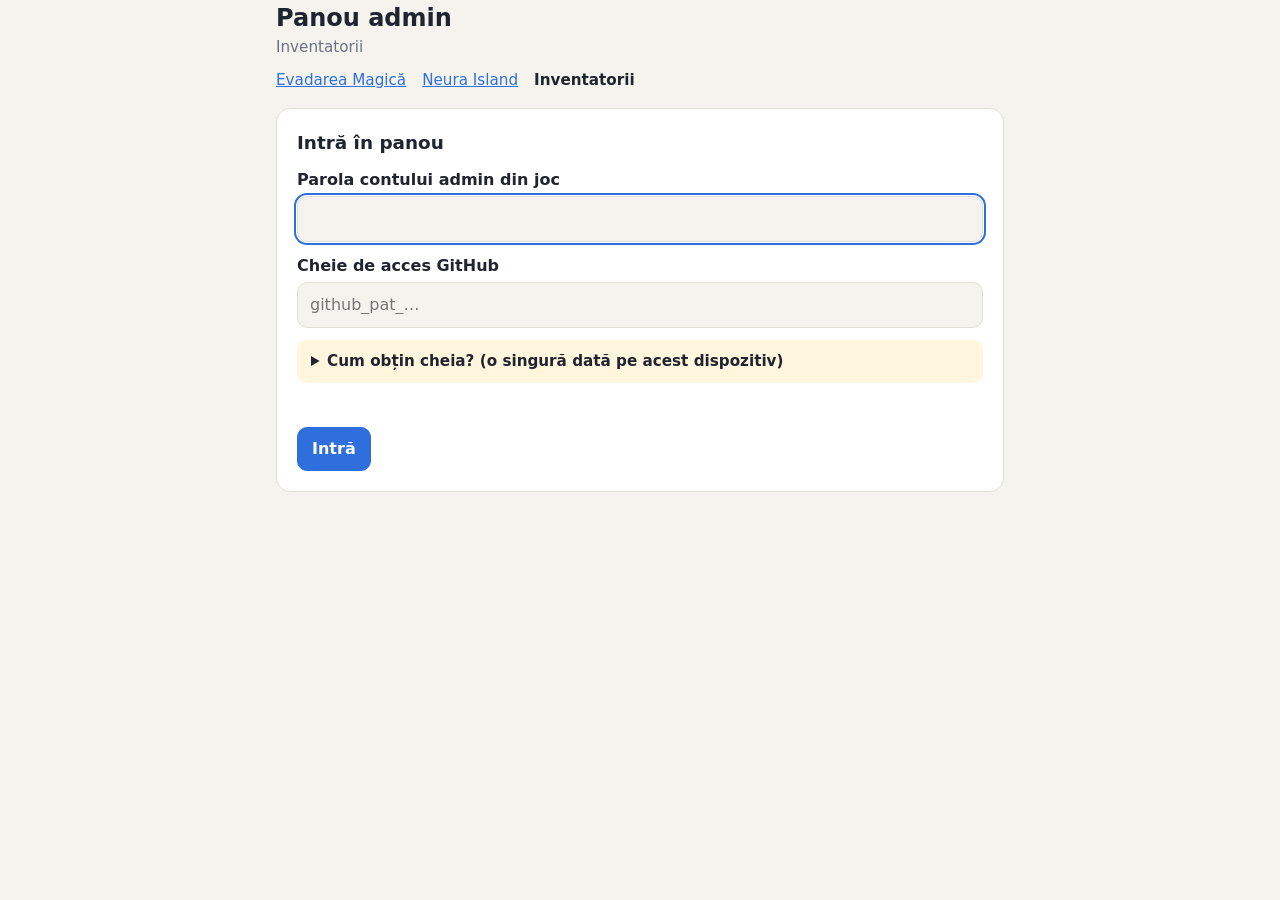
==== admin/index.html @ 2b53247e "Add admin page for managing accounts The admin page (/admin) lets the admin add accounts, delete acc" ====
<!DOCTYPE html>
<html lang="ro">
<head>
<meta charset="utf-8">
<meta name="viewport" content="width=device-width, initial-scale=1">
<meta name="robots" content="noindex, nofollow">
<title>Admin · Forever Afterschool</title>
<style>
  :root {
    --bg: #f5f3ee; --card: #ffffff; --text: #1f2430; --muted: #6a7184; --line: #e2dfd6;
    --accent: #2f6fdd; --accent-text: #ffffff; --danger: #c43c3c; --ok: #1d7f47; --warn-bg: #fff6dd;
  }
  @media (prefers-color-scheme: dark) {
    :root {
      --bg: #15171c; --card: #1f222a; --text: #e9ebf0; --muted: #9aa1b2; --line: #30343e;
      --accent: #5b8ff0; --accent-text: #0e1320; --danger: #ef6b6b; --ok: #4cc27f; --warn-bg: #2b2716;
    }
  }
  * { box-sizing: border-box; }
  body { margin: 0; background: var(--bg); color: var(--text); font: 16px/1.5 system-ui, -apple-system, "Segoe UI", Roboto, sans-serif; }
  .wrap { max-width: 760px; margin: 0 auto; padding: 0 16px; }
  header { padding: 24px 0 8px; }
  header h1 { margin: 0; font-size: 1.5rem; }
  header h1 small { display: block; color: var(--muted); font-size: .95rem; font-weight: 500; }
  nav { display: flex; flex-wrap: wrap; gap: 6px 16px; margin-top: 10px; font-size: .95rem; }
  nav a { color: var(--accent); }
  nav a[aria-current] { color: var(--text); font-weight: 700; text-decoration: none; }
  .card { background: var(--card); border: 1px solid var(--line); border-radius: 14px; padding: 20px; margin: 16px 0; }
  h2 { margin: 0 0 12px; font-size: 1.15rem; }
  label { display: block; font-weight: 600; margin: 12px 0 4px; }
  input { width: 100%; font: inherit; color: inherit; background: var(--bg); border: 1px solid var(--line); border-radius: 10px; padding: 10px 12px; }
  input:focus { outline: 2px solid var(--accent); outline-offset: 1px; }
  button { font: inherit; font-weight: 600; cursor: pointer; border-radius: 10px; padding: 9px 14px; border: 1px solid var(--accent); background: var(--accent); color: var(--accent-text); }
  button.secondary, .link-button { background: transparent; color: var(--accent); }
  .link-button { font-weight: 600; text-decoration: none; border: 1px solid var(--accent); border-radius: 10px; padding: 9px 14px; }
  button.danger { background: transparent; color: var(--danger); border-color: var(--danger); }
  button:disabled { opacity: .45; cursor: default; }
  .error { color: var(--danger); min-height: 1.5em; margin: 10px 0; }
  .hint { color: var(--muted); font-size: .9rem; margin: 8px 0 0; }
  details { margin-top: 12px; background: var(--warn-bg); border-radius: 10px; padding: 10px 14px; font-size: .95rem; }
  summary { cursor: pointer; font-weight: 600; }
  details ol { padding-left: 20px; margin: 10px 0; }
  details li { margin: 4px 0; }
  .add-row { display: grid; grid-template-columns: 1fr 1fr auto; gap: 8px; align-items: end; }
  .add-row label { margin-top: 0; }
  .pass { display: flex; gap: 6px; }
  .list-head { display: flex; flex-wrap: wrap; gap: 8px; align-items: center; justify-content: space-between; margin-bottom: 8px; }
  .list-head h2 { margin: 0; }
  .list-head input { width: 220px; }
  ul.users { list-style: none; margin: 0; padding: 0; }
  ul.users li { display: flex; flex-wrap: wrap; gap: 8px; align-items: center; justify-content: space-between; padding: 10px 0; border-top: 1px solid var(--line); }
  ul.users li:first-child { border-top: 0; }
  ul.users small { display: block; color: var(--muted); }
  ul.users .actions { display: flex; gap: 6px; }
  ul.users .actions button { padding: 6px 12px; font-size: .9rem; }
  .empty { color: var(--muted); padding: 10px 0; }
  .status { position: sticky; top: 8px; z-index: 1; border-radius: 10px; padding: 10px 14px; margin: 16px 0; border: 1px solid var(--line); background: var(--card); }
  .status.ok { border-color: var(--ok); color: var(--ok); }
  .status.error { border-color: var(--danger); color: var(--danger); }
  .status.busy { color: var(--muted); }
  .note { color: var(--muted); font-size: .9rem; }
  .footer { display: flex; flex-wrap: wrap; gap: 8px; margin: 16px 0 40px; }
  @media (max-width: 600px) {
    .add-row { grid-template-columns: 1fr; }
    .list-head input { width: 100%; }
  }
</style>
</head>
<body>
<header class="wrap">
  <h1>Panou admin <small id="gameName"></small></h1>
  <nav id="sites" aria-label="Panourile celorlalte jocuri"></nav>
</header>

<main class="wrap">
  <noscript><p class="error">Activează JavaScript pentru a folosi panoul.</p></noscript>

  <section id="loginView" hidden>
    <form id="loginForm" class="card">
      <h2>Intră în panou</h2>
      <label for="password">Parola contului <b>admin</b> din joc</label>
      <input id="password" type="password" autocomplete="current-password" required>
      <div id="tokenBox" hidden>
        <label for="token">Cheie de acces GitHub</label>
        <input id="token" type="password" autocomplete="off" spellcheck="false" placeholder="github_pat_…">
        <details>
          <summary>Cum obțin cheia? (o singură dată pe acest dispozitiv)</summary>
          <ol>
            <li>Intră pe GitHub cu contul <b>foreverafterschool</b> și deschide
              <a href="https://github.com/settings/personal-access-tokens/new" target="_blank" rel="noopener">pagina pentru chei noi</a>.</li>
            <li>Dă-i un nume (de ex. „Panou admin”) și alege data de expirare.</li>
            <li>La <b>Repository access</b> alege <b>Only select repositories</b> și bifează
              <b>escaperoom</b>, <b>neuraisland</b> și <b>inventatorii</b>.</li>
            <li>La <b>Permissions → Repository permissions → Contents</b> alege <b>Read and write</b>.</li>
            <li>Apasă <b>Generate token</b>, copiază cheia și lipește-o mai sus.</li>
          </ol>
          Cheia rămâne salvată doar în acest browser și merge la panourile tuturor celor trei jocuri.
          Nu o trimite nimănui: cu ea se pot modifica jocurile.
        </details>
      </div>
      <p id="loginError" class="error" role="alert"></p>
      <button id="loginButton" type="submit">Intră</button>
    </form>
  </section>

  <section id="panelView" hidden>
    <p id="status" class="status" role="status" aria-live="polite" hidden></p>

    <form id="addForm" class="card" autocomplete="off">
      <h2>Adaugă un cont</h2>
      <div class="add-row">
        <div>
          <label for="newUser">Utilizator</label>
          <input id="newUser" maxlength="32" autocapitalize="none" spellcheck="false" placeholder="de ex. user31" required>
        </div>
        <div>
          <label for="newPassword">Parolă</label>
          <div class="pass">
            <input id="newPassword" maxlength="128" spellcheck="false" required>
            <button id="generate" type="button" class="secondary" title="Generează o parolă">Generează</button>
          </div>
        </div>
        <button type="submit">Adaugă</button>
      </div>
      <p class="hint">Litere mici fără diacritice, cifre, punct, - sau _. Notează parola: după salvare nu mai poate fi afișată.</p>
    </form>

    <div class="card">
      <div class="list-head">
        <h2>Conturi (<span id="count">0</span>)</h2>
        <input id="filter" type="search" placeholder="Caută un cont…" aria-label="Caută un cont">
      </div>
      <ul id="users" class="users"></ul>
    </div>

    <p class="note">Modificările se salvează în fișierul <code>accounts.json</code> din repository.
      GitHub Pages le publică în 1–2 minute, iar fiecare dispozitiv le aplică la următoarea deschidere a jocului.
      Un cont șters nu mai poate intra; progresul resetat se șterge pe toate dispozitivele.</p>
    <div class="footer">
      <a class="link-button" href="../">Deschide jocul</a>
      <button id="logout" type="button" class="secondary">Ieși</button>
      <button id="forgetToken" type="button" class="danger">Șterge cheia GitHub de pe acest dispozitiv</button>
    </div>
  </section>
</main>

<script>
'use strict';
// ===== Configurare pentru acest joc (restul fișierului e la fel în toate cele trei repo-uri) =====
const CONFIG = {
  game: 'Inventatorii',
  repo: 'foreverafterschool/inventatorii',
  branch: 'main',
  file: 'accounts.json',
  // Cum verifică jocul parolele (js/auth.js); conturile noi primesc același format.
  scheme: 'pbkdf2-hex-salt',
};

const SITES = [
  { game: 'Evadarea Magică', url: 'https://foreverafterschool.github.io/escaperoom/admin/' },
  { game: 'Neura Island', url: 'https://foreverafterschool.github.io/neuraisland/admin/' },
  { game: 'Inventatorii', url: 'https://foreverafterschool.github.io/inventatorii/admin/' },
];
const ADMIN_USER = 'admin';
const API = 'https://api.github.com';
// Toate cele trei jocuri sunt pe foreverafterschool.github.io, deci împart cheia salvată.
const TOKEN_KEY = 'forever-afterschool-admin-github-token';
const SESSION_KEY = 'forever-afterschool-admin-session:' + CONFIG.repo;
const SESSION_MS = 8 * 60 * 60 * 1000;
const USERNAME_RE = /^[a-z0-9][a-z0-9._-]{1,31}$/;
const PUBLISH_NOTE = 'Ajunge pe toate dispozitivele în 1–2 minute, la următoarea deschidere a jocului.';

const $ = (id) => document.getElementById(id);
const has = (object, key) => Object.prototype.hasOwnProperty.call(object, key);
let token = '';
let accounts = null; // conținutul accounts.json
let busy = false;

/* ---------- parole: exact ca în fiecare joc ---------- */
const encoder = new TextEncoder();
const toHex = (buffer) => Array.from(new Uint8Array(buffer), (b) => b.toString(16).padStart(2, '0')).join('');
const fromHex = (hex) => Uint8Array.from(hex.match(/.{2}/g), (b) => parseInt(b, 16));
const randomHex = (bytes) => toHex(crypto.getRandomValues(new Uint8Array(bytes)));
async function pbkdf2(password, salt, iterations) {
  const key = await crypto.subtle.importKey('raw', encoder.encode(password), 'PBKDF2', false, ['deriveBits']);
  return toHex(await crypto.subtle.deriveBits({ name: 'PBKDF2', hash: 'SHA-256', salt, iterations }, key, 256));
}
async function sha256(text) {
  return toHex(await crypto.subtle.digest('SHA-256', encoder.encode(text)));
}
const SCHEMES = {
  // escaperoom: PBKDF2-SHA-256, 210.000 iterații, sarea folosită ca text.
  'pbkdf2-text-salt': {
    async create(user, password) {
      const salt = randomHex(16);
      return { salt, hash: await pbkdf2(password, encoder.encode(salt), 210000) };
    },
    async check(user, password, account) {
      return await pbkdf2(password, encoder.encode(account.salt), 210000) === account.hash;
    },
  },
  // inventatorii: PBKDF2-SHA-256, sarea ca octeți, iterațiile din accounts.json.
  'pbkdf2-hex-salt': {
    async create(user, password, data) {
      const salt = randomHex(16);
      return { salt, hash: await pbkdf2(password, fromHex(salt), data.iterations) };
    },
    async check(user, password, account, data) {
      return await pbkdf2(password, fromHex(account.salt), data.iterations) === account.hash;
    },
  },
  // neuraisland: SHA-256 din „utilizator:parolă”.
  'sha256-user': {
    async create(user, password) {
      return { hash: await sha256(user + ':' + password) };
    },
    async check(user, password, account) {
      return await sha256(user + ':' + password) === account.hash;
    },
  },
};
const scheme = SCHEMES[CONFIG.scheme];

function generatePassword() {
  const chars = 'abcdefghjkmnpqrstuvwxyz23456789'; // fără 0/o, 1/l/i, ușor de citit de copii
  return Array.from(crypto.getRandomValues(new Uint32Array(8)), (n) => chars[n % chars.length]).join('');
}

/* ---------- GitHub: citește și salvează accounts.json ---------- */
async function github(method, body) {
  let response;
  try {
    response = await fetch(`${API}/repos/${CONFIG.repo}/contents/${CONFIG.file}?ref=${CONFIG.branch}`, {
      method,
      cache: 'no-store',
      headers: {
        Accept: 'application/vnd.github+json',
        Authorization: 'Bearer ' + token,
        ...(body ? { 'Content-Type': 'application/json' } : {}),
      },
      body: body ? JSON.stringify(body) : undefined,
    });
  } catch (e) {
    throw Object.assign(new Error('Nu mă pot conecta la GitHub. Verifică internetul și încearcă din nou.'), { network: true });
  }
  if (!response.ok) throw Object.assign(new Error('GitHub ' + response.status), { status: response.status });
  return response.json();
}
function decodeBase64(text) {
  const binary = atob(text.replace(/\s/g, ''));
  return new TextDecoder().decode(Uint8Array.from(binary, (c) => c.charCodeAt(0)));
}
function encodeBase64(text) {
  let binary = '';
  encoder.encode(text).forEach((b) => { binary += String.fromCharCode(b); });
  return btoa(binary);
}
async function readAccounts() {
  const file = await github('GET');
  return { data: JSON.parse(decodeBase64(file.content)), sha: file.sha };
}
// Citește versiunea curentă, aplică schimbarea și o salvează. Dacă între timp lista a fost
// salvată din alt loc (conflict 409), reia o dată pe versiunea nouă.
async function save(message, change) {
  for (let attempt = 1; ; attempt++) {
    const current = await readAccounts();
    await change(current.data);
    try {
      await github('PUT', {
        message,
        content: encodeBase64(JSON.stringify(current.data, null, 2) + '\n'),
        sha: current.sha,
        branch: CONFIG.branch,
      });
      accounts = current.data;
      return;
    } catch (e) {
      if (e.status !== 409 || attempt >= 2) throw e;
    }
  }
}
function describe(error) {
  if (error.status === 401) return 'Cheia GitHub nu este validă sau a expirat.';
  if (error.status === 403 || error.status === 404) {
    return `Cheia GitHub nu are acces de scriere la ${CONFIG.repo}. Creează o cheie care include acest repository, cu permisiunea Contents: Read and write.`;
  }
  if (error.status === 409) return 'Lista a fost modificată în același timp din alt loc. Încearcă din nou.';
  if (error.status) return `GitHub a răspuns cu eroarea ${error.status}. Încearcă din nou peste puțin timp.`;
  return error.message;
}

/* ---------- cheie și sesiune ---------- */
function readToken() {
  try { return localStorage.getItem(TOKEN_KEY) || ''; } catch (e) { return ''; }
}
function storeToken(value) {
  try { localStorage.setItem(TOKEN_KEY, value); } catch (e) { /* rămâne doar în memorie */ }
}
function forgetToken() {
  token = '';
  try { localStorage.removeItem(TOKEN_KEY); } catch (e) { /* stocare blocată */ }
}
function startSession() {
  try { sessionStorage.setItem(SESSION_KEY, JSON.stringify({ expires: Date.now() + SESSION_MS })); } catch (e) { /* doar până la reîncărcare */ }
}
function endSession() {
  try { sessionStorage.removeItem(SESSION_KEY); } catch (e) { /* stocare blocată */ }
}
function hasSession() {
  try {
    const session = JSON.parse(sessionStorage.getItem(SESSION_KEY));
    return !!session && session.expires > Date.now() && session.expires <= Date.now() + SESSION_MS;
  } catch (e) { return false; }
}

/* ---------- ecrane ---------- */
function showLogin(message) {
  $('panelView').hidden = true;
  $('loginView').hidden = false;
  $('tokenBox').hidden = !!readToken();
  $('loginError').textContent = message || '';
  $('password').value = '';
  $('password').focus();
}
function showPanel() {
  $('loginView').hidden = true;
  $('panelView').hidden = false;
  setStatus('');
  render();
}
function expired() {
  forgetToken();
  endSession();
  showLogin('Cheia GitHub nu mai este validă (a expirat sau a fost ștearsă). Lipește o cheie nouă.');
}
function setStatus(text, kind) {
  const status = $('status');
  status.textContent = text;
  status.className = 'status ' + (kind || '');
  status.hidden = !text;
}
function setBusy(on) {
  busy = on;
  document.querySelectorAll('#panelView button, #panelView input').forEach((el) => {
    el.disabled = on || el.dataset.locked === 'true';
  });
}
function formatDate(iso) {
  const date = new Date(iso);
  return isNaN(date) ? '' : date.toLocaleString('ro-RO', { dateStyle: 'short', timeStyle: 'short' });
}
function button(text, action, user, className) {
  const el = document.createElement('button');
  el.type = 'button';
  el.className = className;
  el.textContent = text;
  el.dataset.action = action;
  el.dataset.user = user;
  return el;
}
function render() {
  const query = $('filter').value.trim().toLowerCase();
  const names = Object.keys(accounts.users);
  const list = $('users');
  $('count').textContent = names.length;
  list.replaceChildren();
  for (const name of names) {
    if (query && !name.includes(query)) continue;
    const item = document.createElement('li');
    const info = document.createElement('div');
    const title = document.createElement('strong');
    const detail = document.createElement('small');
    title.textContent = name;
    const reset = accounts.users[name].reset;
    detail.textContent = reset ? 'Progres resetat: ' + formatDate(reset) : 'Progres neresetat';
    info.append(title, detail);
    const actions = document.createElement('div');
    actions.className = 'actions';
    const remove = button('Șterge', 'delete', name, 'danger');
    if (name === ADMIN_USER) {
      remove.dataset.locked = 'true';
      remove.disabled = true;
      remove.title = 'Contul admin nu poate fi șters';
    }
    actions.append(button('Resetează progresul', 'reset', name, 'secondary'), remove);
    item.append(info, actions);
    list.append(item);
  }
  if (!list.children.length) {
    const empty = document.createElement('li');
    empty.className = 'empty';
    empty.textContent = 'Niciun cont găsit.';
    list.append(empty);
  }
}

// Rulează o modificare și afișează rezultatul. Întoarce true dacă s-a salvat.
async function run(message, change, done) {
  setBusy(true);
  setStatus('Se salvează pe GitHub…', 'busy');
  try {
    await save(message, change);
    setStatus(done + ' ' + PUBLISH_NOTE, 'ok');
    return true;
  } catch (e) {
    if (e.status === 401) expired();
    else setStatus(describe(e), 'error');
    return false;
  } finally {
    setBusy(false);
    render();
  }
}

/* ---------- evenimente ---------- */
$('loginForm').addEventListener('submit', async (event) => {
  event.preventDefault();
  if (busy) return;
  const error = $('loginError');
  const password = $('password').value;
  token = readToken() || $('token').value.trim();
  error.textContent = '';
  if (!token) {
    error.textContent = 'Lipește cheia de acces GitHub.';
    $('token').focus();
    return;
  }
  busy = true;
  $('loginButton').disabled = true;
  $('loginButton').textContent = 'Se verifică…';
  try {
    const { data } = await readAccounts();
    const admin = has(data.users, ADMIN_USER) ? data.users[ADMIN_USER] : null;
    if (!admin || !await scheme.check(ADMIN_USER, password, admin, data)) {
      error.textContent = 'Parola contului admin este greșită.';
      $('password').value = '';
      $('password').focus();
      return;
    }
    storeToken(token);
    startSession();
    accounts = data;
    $('token').value = '';
    showPanel();
  } catch (e) {
    if (e.status === 401) {
      forgetToken();
      $('tokenBox').hidden = false;
    }
    error.textContent = describe(e);
  } finally {
    busy = false;
    $('loginButton').disabled = false;
    $('loginButton').textContent = 'Intră';
  }
});

$('generate').addEventListener('click', () => {
  $('newPassword').value = generatePassword();
});

$('addForm').addEventListener('submit', async (event) => {
  event.preventDefault();
  if (busy) return;
  const user = $('newUser').value.trim().toLowerCase();
  const password = $('newPassword').value;
  if (!USERNAME_RE.test(user)) {
    setStatus('Utilizatorul trebuie să aibă 2–32 de caractere: litere mici fără diacritice, cifre, punct, - sau _, și să înceapă cu o literă sau o cifră.', 'error');
    return;
  }
  const exists = `Contul ${user} există deja. Ca să-i schimbi parola, șterge-l și adaugă-l din nou.`;
  if (has(accounts.users, user)) {
    setStatus(exists, 'error');
    return;
  }
  if (password.length < 4 || password !== password.trim()) {
    setStatus('Parola trebuie să aibă cel puțin 4 caractere și să nu înceapă sau să se termine cu spațiu.', 'error');
    return;
  }
  const saved = await run(`Admin: adaugă contul ${user}`, async (data) => {
    if (has(data.users, user)) throw new Error(exists);
    // reset: un cont nou pornește de la zero, chiar dacă numele a mai fost folosit pe un dispozitiv.
    data.users[user] = { ...await scheme.create(user, password, data), reset: new Date().toISOString() };
  }, `Contul ${user} a fost adăugat cu parola „${password}”. Notează parola: nu mai poate fi afișată.`);
  if (saved) $('addForm').reset();
});

$('users').addEventListener('click', (event) => {
  const target = event.target.closest('button[data-action]');
  if (!target || busy) return;
  const user = target.dataset.user;
  const missing = () => { throw new Error(`Contul ${user} nu mai există.`); };
  if (target.dataset.action === 'reset') {
    if (!confirm(`Resetezi progresul contului ${user}?\n\nProgresul se va șterge pe toate dispozitivele, la următoarea deschidere a jocului.`)) return;
    run(`Admin: resetează progresul contului ${user}`, (data) => {
      if (!has(data.users, user)) missing();
      data.users[user].reset = new Date().toISOString();
    }, `Progresul contului ${user} a fost resetat.`);
  } else if (target.dataset.action === 'delete' && user !== ADMIN_USER) {
    if (!confirm(`Ștergi contul ${user}?\n\nNu se va mai putea intra în joc cu acest cont, de pe niciun dispozitiv.`)) return;
    run(`Admin: șterge contul ${user}`, (data) => {
      if (!has(data.users, user)) missing();
      delete data.users[user];
    }, `Contul ${user} a fost șters.`);
  }
});

$('filter').addEventListener('input', render);

$('logout').addEventListener('click', () => {
  endSession();
  showLogin();
});

$('forgetToken').addEventListener('click', () => {
  if (!confirm('Ștergi cheia GitHub de pe acest dispozitiv? Va trebui lipită din nou la următoarea intrare, în panoul oricărui joc.')) return;
  forgetToken();
  endSession();
  showLogin();
});

/* ---------- pornire ---------- */
(async function start() {
  document.title = 'Admin · ' + CONFIG.game;
  $('gameName').textContent = CONFIG.game;
  for (const site of SITES) {
    const link = document.createElement('a');
    link.href = site.url;
    link.textContent = site.game;
    if (site.game === CONFIG.game) link.setAttribute('aria-current', 'page');
    $('sites').append(link);
  }
  if (!window.crypto || !crypto.subtle) {
    showLogin('Deschide panoul prin HTTPS (GitHub Pages), într-un browser actualizat.');
    $('loginButton').disabled = true;
    return;
  }
  token = readToken();
  if (token && hasSession()) {
    try {
      accounts = (await readAccounts()).data;
      showPanel();
      return;
    } catch (e) {
      if (e.status === 401) { expired(); return; }
      showLogin(describe(e));
      return;
    }
  }
  showLogin();
})();
</script>
</body>
</html>
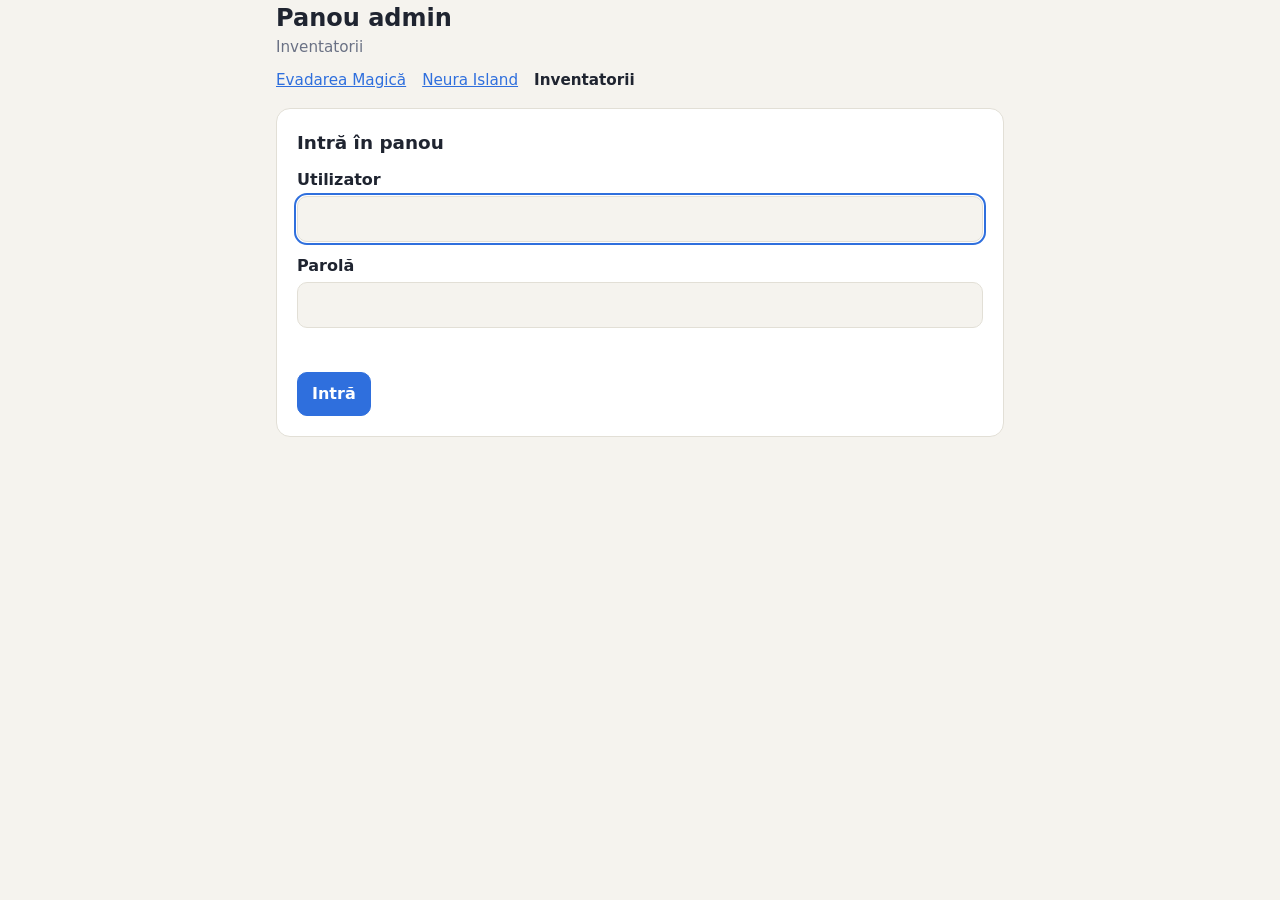
==== commit c090e603: "Log in to the admin page with username and password The admin page no longer asks for a GitHub token" ====
--- a/admin/index.html
+++ b/admin/index.html
@@ -8,12 +8,12 @@
 <style>
   :root {
     --bg: #f5f3ee; --card: #ffffff; --text: #1f2430; --muted: #6a7184; --line: #e2dfd6;
-    --accent: #2f6fdd; --accent-text: #ffffff; --danger: #c43c3c; --ok: #1d7f47; --warn-bg: #fff6dd;
+    --accent: #2f6fdd; --accent-text: #ffffff; --danger: #c43c3c; --ok: #1d7f47;
   }
   @media (prefers-color-scheme: dark) {
     :root {
       --bg: #15171c; --card: #1f222a; --text: #e9ebf0; --muted: #9aa1b2; --line: #30343e;
-      --accent: #5b8ff0; --accent-text: #0e1320; --danger: #ef6b6b; --ok: #4cc27f; --warn-bg: #2b2716;
+      --accent: #5b8ff0; --accent-text: #0e1320; --danger: #ef6b6b; --ok: #4cc27f;
     }
   }
   * { box-sizing: border-box; }
@@ -37,10 +37,6 @@
   button:disabled { opacity: .45; cursor: default; }
   .error { color: var(--danger); min-height: 1.5em; margin: 10px 0; }
   .hint { color: var(--muted); font-size: .9rem; margin: 8px 0 0; }
-  details { margin-top: 12px; background: var(--warn-bg); border-radius: 10px; padding: 10px 14px; font-size: .95rem; }
-  summary { cursor: pointer; font-weight: 600; }
-  details ol { padding-left: 20px; margin: 10px 0; }
-  details li { margin: 4px 0; }
   .add-row { display: grid; grid-template-columns: 1fr 1fr auto; gap: 8px; align-items: end; }
   .add-row label { margin-top: 0; }
   .pass { display: flex; gap: 6px; }
@@ -78,26 +74,10 @@
   <section id="loginView" hidden>
     <form id="loginForm" class="card">
       <h2>Intră în panou</h2>
-      <label for="password">Parola contului <b>admin</b> din joc</label>
+      <label for="username">Utilizator</label>
+      <input id="username" autocomplete="username" autocapitalize="none" spellcheck="false" required>
+      <label for="password">Parolă</label>
       <input id="password" type="password" autocomplete="current-password" required>
-      <div id="tokenBox" hidden>
-        <label for="token">Cheie de acces GitHub</label>
-        <input id="token" type="password" autocomplete="off" spellcheck="false" placeholder="github_pat_…">
-        <details>
-          <summary>Cum obțin cheia? (o singură dată pe acest dispozitiv)</summary>
-          <ol>
-            <li>Intră pe GitHub cu contul <b>foreverafterschool</b> și deschide
-              <a href="https://github.com/settings/personal-access-tokens/new" target="_blank" rel="noopener">pagina pentru chei noi</a>.</li>
-            <li>Dă-i un nume (de ex. „Panou admin”) și alege data de expirare.</li>
-            <li>La <b>Repository access</b> alege <b>Only select repositories</b> și bifează
-              <b>escaperoom</b>, <b>neuraisland</b> și <b>inventatorii</b>.</li>
-            <li>La <b>Permissions → Repository permissions → Contents</b> alege <b>Read and write</b>.</li>
-            <li>Apasă <b>Generate token</b>, copiază cheia și lipește-o mai sus.</li>
-          </ol>
-          Cheia rămâne salvată doar în acest browser și merge la panourile tuturor celor trei jocuri.
-          Nu o trimite nimănui: cu ea se pot modifica jocurile.
-        </details>
-      </div>
       <p id="loginError" class="error" role="alert"></p>
       <button id="loginButton" type="submit">Intră</button>
     </form>
@@ -139,7 +119,6 @@
     <div class="footer">
       <a class="link-button" href="../">Deschide jocul</a>
       <button id="logout" type="button" class="secondary">Ieși</button>
-      <button id="forgetToken" type="button" class="danger">Șterge cheia GitHub de pe acest dispozitiv</button>
     </div>
   </section>
 </main>
@@ -163,9 +142,10 @@
 ];
 const ADMIN_USER = 'admin';
 const API = 'https://api.github.com';
-// Toate cele trei jocuri sunt pe foreverafterschool.github.io, deci împart cheia salvată.
-const TOKEN_KEY = 'forever-afterschool-admin-github-token';
-const SESSION_KEY = 'forever-afterschool-admin-session:' + CONFIG.repo;
+// Cheia GitHub a panoului, criptată cu parola de admin (AES-GCM, cheie derivată cu PBKDF2).
+const KEY_FILE = 'key.json';
+// Toate cele trei jocuri sunt pe foreverafterschool.github.io, deci împart sesiunea din aceeași filă.
+const SESSION_KEY = 'forever-afterschool-admin-session';
 const SESSION_MS = 8 * 60 * 60 * 1000;
 const USERNAME_RE = /^[a-z0-9][a-z0-9._-]{1,31}$/;
 const PUBLISH_NOTE = 'Ajunge pe toate dispozitivele în 1–2 minute, la următoarea deschidere a jocului.';
@@ -176,7 +156,7 @@
 let accounts = null; // conținutul accounts.json
 let busy = false;
 
-/* ---------- parole: exact ca în fiecare joc ---------- */
+/* ---------- parolele conturilor noi: exact ca în fiecare joc ---------- */
 const encoder = new TextEncoder();
 const toHex = (buffer) => Array.from(new Uint8Array(buffer), (b) => b.toString(16).padStart(2, '0')).join('');
 const fromHex = (hex) => Uint8Array.from(hex.match(/.{2}/g), (b) => parseInt(b, 16));
@@ -194,9 +174,6 @@
     async create(user, password) {
       const salt = randomHex(16);
       return { salt, hash: await pbkdf2(password, encoder.encode(salt), 210000) };
-    },
-    async check(user, password, account) {
-      return await pbkdf2(password, encoder.encode(account.salt), 210000) === account.hash;
     },
   },
   // inventatorii: PBKDF2-SHA-256, sarea ca octeți, iterațiile din accounts.json.
@@ -205,17 +182,11 @@
       const salt = randomHex(16);
       return { salt, hash: await pbkdf2(password, fromHex(salt), data.iterations) };
     },
-    async check(user, password, account, data) {
-      return await pbkdf2(password, fromHex(account.salt), data.iterations) === account.hash;
-    },
   },
   // neuraisland: SHA-256 din „utilizator:parolă”.
   'sha256-user': {
     async create(user, password) {
       return { hash: await sha256(user + ':' + password) };
-    },
-    async check(user, password, account) {
-      return await sha256(user + ':' + password) === account.hash;
     },
   },
 };
@@ -280,9 +251,11 @@
   }
 }
 function describe(error) {
-  if (error.status === 401) return 'Cheia GitHub nu este validă sau a expirat.';
+  if (error.status === 401) {
+    return 'Cheia de acces GitHub a panoului nu mai este validă (a expirat sau a fost revocată) și trebuie înlocuită în admin/key.json.';
+  }
   if (error.status === 403 || error.status === 404) {
-    return `Cheia GitHub nu are acces de scriere la ${CONFIG.repo}. Creează o cheie care include acest repository, cu permisiunea Contents: Read and write.`;
+    return `Cheia de acces GitHub a panoului nu are drept de scriere la ${CONFIG.repo}.`;
   }
   if (error.status === 409) return 'Lista a fost modificată în același timp din alt loc. Încearcă din nou.';
   if (error.status) return `GitHub a răspuns cu eroarea ${error.status}. Încearcă din nou peste puțin timp.`;
@@ -290,37 +263,48 @@
 }
 
 /* ---------- cheie și sesiune ---------- */
-function readToken() {
-  try { return localStorage.getItem(TOKEN_KEY) || ''; } catch (e) { return ''; }
-}
-function storeToken(value) {
-  try { localStorage.setItem(TOKEN_KEY, value); } catch (e) { /* rămâne doar în memorie */ }
-}
-function forgetToken() {
+// Decriptează cheia GitHub a panoului cu parola de admin. Întoarce '' dacă parola e greșită.
+async function unlockToken(password) {
+  let response, box;
+  try {
+    response = await fetch(KEY_FILE + '?t=' + Date.now(), { cache: 'no-store' });
+    if (response.ok) box = await response.json();
+  } catch (e) { /* tratat mai jos */ }
+  if (response && response.status === 404) throw new Error('Panoul nu este configurat încă: lipsește cheia de acces (admin/key.json).');
+  if (!box) throw new Error('Nu am putut încărca panoul. Verifică internetul și încearcă din nou.');
+  const material = await crypto.subtle.importKey('raw', encoder.encode(password), 'PBKDF2', false, ['deriveKey']);
+  const key = await crypto.subtle.deriveKey(
+    { name: 'PBKDF2', hash: 'SHA-256', salt: fromHex(box.salt), iterations: box.iterations },
+    material, { name: 'AES-GCM', length: 256 }, false, ['decrypt']);
+  try {
+    const data = Uint8Array.from(atob(box.data), (c) => c.charCodeAt(0));
+    return new TextDecoder().decode(await crypto.subtle.decrypt({ name: 'AES-GCM', iv: fromHex(box.iv) }, key, data));
+  } catch (e) {
+    return ''; // AES-GCM refuză decriptarea cu altă parolă
+  }
+}
+function startSession() {
+  try { sessionStorage.setItem(SESSION_KEY, JSON.stringify({ token, expires: Date.now() + SESSION_MS })); } catch (e) { /* doar până la reîncărcare */ }
+}
+function endSession() {
   token = '';
-  try { localStorage.removeItem(TOKEN_KEY); } catch (e) { /* stocare blocată */ }
-}
-function startSession() {
-  try { sessionStorage.setItem(SESSION_KEY, JSON.stringify({ expires: Date.now() + SESSION_MS })); } catch (e) { /* doar până la reîncărcare */ }
-}
-function endSession() {
   try { sessionStorage.removeItem(SESSION_KEY); } catch (e) { /* stocare blocată */ }
 }
-function hasSession() {
+function readSession() {
   try {
     const session = JSON.parse(sessionStorage.getItem(SESSION_KEY));
-    return !!session && session.expires > Date.now() && session.expires <= Date.now() + SESSION_MS;
-  } catch (e) { return false; }
+    if (session && session.token && session.expires > Date.now() && session.expires <= Date.now() + SESSION_MS) return session.token;
+  } catch (e) { /* sesiune invalidă */ }
+  return '';
 }
 
 /* ---------- ecrane ---------- */
 function showLogin(message) {
   $('panelView').hidden = true;
   $('loginView').hidden = false;
-  $('tokenBox').hidden = !!readToken();
   $('loginError').textContent = message || '';
   $('password').value = '';
-  $('password').focus();
+  ($('username').value ? $('password') : $('username')).focus();
 }
 function showPanel() {
   $('loginView').hidden = true;
@@ -329,9 +313,8 @@
   render();
 }
 function expired() {
-  forgetToken();
   endSession();
-  showLogin('Cheia GitHub nu mai este validă (a expirat sau a fost ștearsă). Lipește o cheie nouă.');
+  showLogin(describe({ status: 401 }));
 }
 function setStatus(text, kind) {
   const status = $('status');
@@ -417,36 +400,26 @@
   event.preventDefault();
   if (busy) return;
   const error = $('loginError');
+  const user = $('username').value.trim().toLowerCase();
   const password = $('password').value;
-  token = readToken() || $('token').value.trim();
   error.textContent = '';
-  if (!token) {
-    error.textContent = 'Lipește cheia de acces GitHub.';
-    $('token').focus();
-    return;
-  }
   busy = true;
   $('loginButton').disabled = true;
   $('loginButton').textContent = 'Se verifică…';
   try {
-    const { data } = await readAccounts();
-    const admin = has(data.users, ADMIN_USER) ? data.users[ADMIN_USER] : null;
-    if (!admin || !await scheme.check(ADMIN_USER, password, admin, data)) {
-      error.textContent = 'Parola contului admin este greșită.';
+    const unlocked = user === ADMIN_USER ? await unlockToken(password) : '';
+    if (!unlocked) {
+      error.textContent = 'Utilizator sau parolă incorectă.';
       $('password').value = '';
       $('password').focus();
       return;
     }
-    storeToken(token);
+    token = unlocked;
+    accounts = (await readAccounts()).data;
     startSession();
-    accounts = data;
-    $('token').value = '';
     showPanel();
   } catch (e) {
-    if (e.status === 401) {
-      forgetToken();
-      $('tokenBox').hidden = false;
-    }
+    token = '';
     error.textContent = describe(e);
   } finally {
     busy = false;
@@ -512,13 +485,6 @@
   showLogin();
 });
 
-$('forgetToken').addEventListener('click', () => {
-  if (!confirm('Ștergi cheia GitHub de pe acest dispozitiv? Va trebui lipită din nou la următoarea intrare, în panoul oricărui joc.')) return;
-  forgetToken();
-  endSession();
-  showLogin();
-});
-
 /* ---------- pornire ---------- */
 (async function start() {
   document.title = 'Admin · ' + CONFIG.game;
@@ -535,8 +501,8 @@
     $('loginButton').disabled = true;
     return;
   }
-  token = readToken();
-  if (token && hasSession()) {
+  token = readSession();
+  if (token) {
     try {
       accounts = (await readAccounts()).data;
       showPanel();
